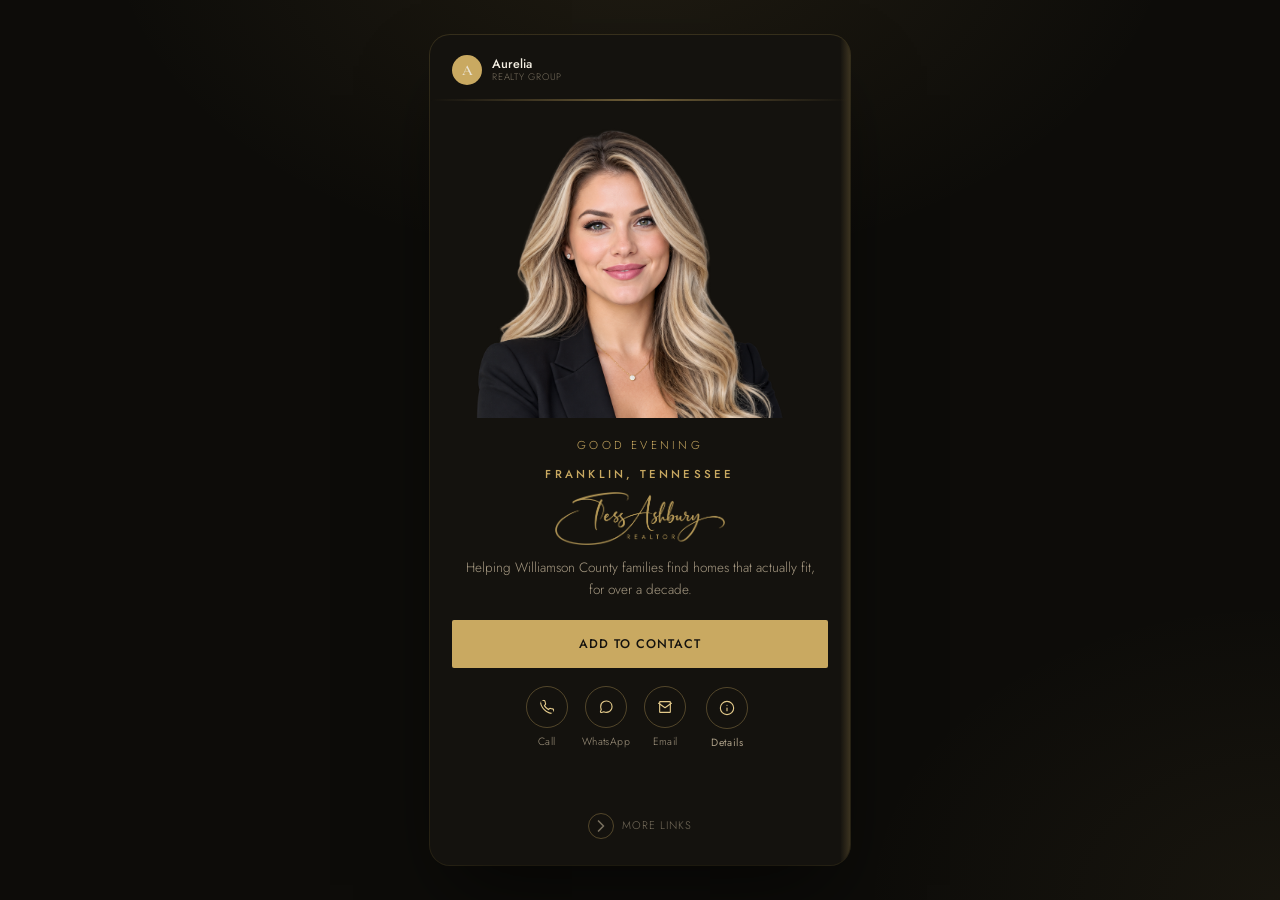
==== card-demo/index.html @ 6e0e1c52 "Add files via upload" ====
<!DOCTYPE html>
<html lang="en">
<head>
<meta charset="UTF-8">
<meta name="viewport" content="width=device-width, initial-scale=1.0">
<title>Tess Ashbury Realtor | Digital Business Card</title>
<meta name="description" content="Tess Ashbury of Aurelia Realty Group — digital business card.">
<link rel="stylesheet" href="style.css">
</head>
<body>

<div class="card-frame">
  <div class="flip-scene">
    <div class="flip-card" id="flipCard">

      <!-- FRONT: Profile -->
      <div class="flip-face flip-front">
        <div class="card-topbar">
          <div class="brokerage-lockup">
            <span class="logo-mark"><span>A</span></span>
            <span class="text">
              <span class="top">Aurelia</span>
              <span class="bottom">Realty Group</span>
            </span>
          </div>
        </div>
        <div class="card-goldbar"></div>

        <div class="card-photo-stage stagger" style="animation-delay:0.05s;">
          <img src="images/realtor_image.png" alt="Tess Ashbury, Realtor">
        </div>

        <div class="card-sig-wrap stagger" style="animation-delay:0.18s;">
          <span class="greeting" id="greetingText">Good Afternoon</span>
          <span class="eyebrow">Franklin, Tennessee</span>
          <div class="card-sig-clip">
            <img src="images/signature_gold.png" alt="Tess Ashbury, Realtor">
          </div>
        </div>

        <div class="card-bio stagger" style="animation-delay:0.28s;">Helping Williamson County families find homes that actually fit, for over a decade.</div>

        <div class="card-cta-wrap stagger" style="animation-delay:0.38s;">
          <a href="#" class="btn btn-gold card-cta-btn" id="addContactBtn">Add to Contact</a>
        </div>

        <div class="card-icon-row stagger" style="animation-delay:0.46s;">
          <a href="tel:+16155550148" aria-label="Call">
            <svg viewBox="0 0 24 24" fill="none" stroke="currentColor" stroke-width="1.7" stroke-linecap="round" stroke-linejoin="round"><path d="M22 16.92v3a2 2 0 0 1-2.18 2 19.79 19.79 0 0 1-8.63-3.07 19.5 19.5 0 0 1-6-6 19.79 19.79 0 0 1-3.07-8.67A2 2 0 0 1 4.11 2h3a2 2 0 0 1 2 1.72c.127.96.362 1.903.7 2.81a2 2 0 0 1-.45 2.11L8.09 9.91a16 16 0 0 0 6 6l1.27-1.27a2 2 0 0 1 2.11-.45c.907.338 1.85.573 2.81.7A2 2 0 0 1 22 16.92z"/></svg>
            Call
          </a>
          <a href="https://wa.me/16155550148" target="_blank" rel="noopener" aria-label="WhatsApp">
            <svg viewBox="0 0 24 24" fill="none" stroke="currentColor" stroke-width="1.7" stroke-linecap="round" stroke-linejoin="round"><path d="M21 11.5a8.38 8.38 0 0 1-.9 3.8 8.5 8.5 0 0 1-7.6 4.7 8.38 8.38 0 0 1-3.8-.9L3 21l1.9-5.7a8.38 8.38 0 0 1-.9-3.8 8.5 8.5 0 0 1 4.7-7.6 8.38 8.38 0 0 1 3.8-.9h.5a8.48 8.48 0 0 1 8 8v.5z"/></svg>
            WhatsApp
          </a>
          <a href="mailto:tess@aureliarealtygroup.com" aria-label="Email">
            <svg viewBox="0 0 24 24" fill="none" stroke="currentColor" stroke-width="1.7" stroke-linecap="round" stroke-linejoin="round"><path d="M4 4h16v16H4z"/><path d="M22 6l-10 7L2 6"/></svg>
            Email
          </a>
          <div class="icon-reveal-wrap">
            <button class="icon-reveal-btn" id="detailsBtn" aria-label="Show contact details" type="button">
              <svg viewBox="0 0 24 24" fill="none" stroke="currentColor" stroke-width="1.7" stroke-linecap="round" stroke-linejoin="round"><circle cx="12" cy="12" r="10"/><path d="M12 16v-4M12 8h.01"/></svg>
              Details
            </button>
            <div class="contact-popover" id="contactPopover">
              <div class="row">
                <div><span class="label">Mobile</span><span class="value">(615) 555-0148</span></div>
                <button class="copy-btn" data-copy="(615) 555-0148">Copy</button>
              </div>
              <div class="row">
                <div><span class="label">Email</span><span class="value">tess@aureliarealtygroup.com</span></div>
                <button class="copy-btn" data-copy="tess@aureliarealtygroup.com">Copy</button>
              </div>
            </div>
          </div>
        </div>

        <div class="card-swipe-hint" id="goNext">
          <span class="arrow">
            <svg viewBox="0 0 24 24" width="20" height="20" fill="none" stroke="currentColor" stroke-width="2" stroke-linecap="round" stroke-linejoin="round"><path d="M9 18l6-6-6-6"/></svg>
          </span>
          <span>More Links</span>
        </div>

        <div class="edge-peek"></div>
      </div>

      <!-- BACK: Links -->
      <div class="flip-face flip-back">
        <div class="card-topbar">
          <div class="brokerage-lockup">
            <span class="logo-mark"><span>A</span></span>
            <span class="text">
              <span class="top">Aurelia</span>
              <span class="bottom">Realty Group</span>
            </span>
          </div>
        </div>
        <div class="card-goldbar"></div>

        <div class="card-links-header">
          <span class="eyebrow">Connect</span>
          <h2>Links &amp; Social</h2>
        </div>

        <div class="card-links-body">
          <div class="card-social-row">
            <a href="#" aria-label="Facebook"><svg viewBox="0 0 24 24" fill="none" stroke="currentColor" stroke-width="1.7" stroke-linecap="round" stroke-linejoin="round"><path d="M18 2h-3a5 5 0 0 0-5 5v3H7v4h3v8h4v-8h3l1-4h-4V7a1 1 0 0 1 1-1h3z"/></svg></a>
            <a href="#" aria-label="Instagram"><svg viewBox="0 0 24 24" fill="none" stroke="currentColor" stroke-width="1.7"><rect x="2" y="2" width="20" height="20" rx="5"/><circle cx="12" cy="12" r="4"/><circle cx="17.5" cy="6.5" r="1" fill="currentColor" stroke="none"/></svg></a>
            <a href="#" aria-label="X"><svg viewBox="0 0 24 24" fill="currentColor" stroke="none"><path d="M18.9 2H22l-7.6 8.7L23.3 22h-7l-5.5-6.9L4.5 22H1.4l8.2-9.3L1 2h7.2l5 6.3L18.9 2zm-1.2 18h1.7L7.4 3.9H5.6L17.7 20z"/></svg></a>
            <a href="#" aria-label="YouTube"><svg viewBox="0 0 24 24" fill="none" stroke="currentColor" stroke-width="1.7" stroke-linecap="round" stroke-linejoin="round"><path d="M22 8.5s-.2-1.6-.8-2.3c-.8-.8-1.7-.8-2.1-.9C16.3 5 12 5 12 5s-4.3 0-7.1.3c-.4 0-1.3.1-2.1.9C2.2 6.9 2 8.5 2 8.5S1.8 10.3 1.8 12.2v1.6C1.8 15.7 2 17.5 2 17.5s.2 1.6.8 2.3c.8.8 1.9.8 2.3.9C6.7 21 12 21 12 21s4.3 0 7.1-.3c.4 0 1.3-.1 2.1-.9.6-.7.8-2.3.8-2.3s.2-1.8.2-3.7v-1.6c0-1.9-.2-3.7-.2-3.7z"/><path d="M10 9.7l5 2.6-5 2.6V9.7z" fill="currentColor" stroke="none"/></svg></a>
          </div>

          <div class="card-link-list">
            <a href="success.html">
              <span class="link-left"><span class="link-badge"></span>Recent Success</span>
              <span class="arrow-ic"><svg viewBox="0 0 24 24" width="18" height="18" fill="none" stroke="currentColor" stroke-width="2" stroke-linecap="round" stroke-linejoin="round"><path d="M9 18l6-6-6-6"/></svg></span>
            </a>
            <a href="about.html">
              About Tess
              <span class="arrow-ic"><svg viewBox="0 0 24 24" width="18" height="18" fill="none" stroke="currentColor" stroke-width="2" stroke-linecap="round" stroke-linejoin="round"><path d="M9 18l6-6-6-6"/></svg></span>
            </a>
            <a href="contact.html">
              Book a Consultation
              <span class="arrow-ic"><svg viewBox="0 0 24 24" width="18" height="18" fill="none" stroke="currentColor" stroke-width="2" stroke-linecap="round" stroke-linejoin="round"><path d="M9 18l6-6-6-6"/></svg></span>
            </a>
          </div>

          <div class="card-quote-fill">
            <p>&ldquo;I don't just list homes — I learn how a family actually lives, then find the address that fits.&rdquo;</p>
            <img src="images/signature_gold.png" alt="Tess Ashbury">
          </div>
        </div>

        <div class="card-back-hint" id="goPrev">
          <span class="arrow">
            <svg viewBox="0 0 24 24" width="20" height="20" fill="none" stroke="currentColor" stroke-width="2" stroke-linecap="round" stroke-linejoin="round"><path d="M15 18l-6-6 6-6"/></svg>
          </span>
          <span>Back to Profile</span>
        </div>
      </div>

    </div>
  </div>
</div>

<script src="script.js"></script>
</body>
</html>
---- card-demo/style.css ----
/* ============================================================
   Mifz Ink — Card-Only Product (always-card, no desktop site)
   Brand tokens shared with Aurelia Realty Group / Tess Ashbury
   ============================================================ */

@import url('https://fonts.googleapis.com/css2?family=Cormorant+Garamond:ital,wght@0,400;0,500;0,600;1,400;1,500&family=Jost:wght@300;400;500;600&display=swap');

:root {
  --bg: #14120e;
  --bg-alt: #1b1812;
  --bg-elevated: #221e16;
  --line: rgba(201, 169, 97, 0.18);
  --line-strong: rgba(201, 169, 97, 0.35);
  --gold: #c9a961;
  --gold-light: #e2c98a;
  --cream: #f4efe3;
  --text: #eae3d3;
  --text-muted: #a89b84;
  --text-dim: #786f5e;
  --success: #6fbf73;

  --display: 'Cormorant Garamond', serif;
  --body: 'Jost', sans-serif;
  --card-w: 420px;
}

* { box-sizing: border-box; }
html, body { height: 100%; }

body {
  margin: 0;
  font-family: var(--body);
  font-weight: 300;
  line-height: 1.6;
  color: var(--text);
  -webkit-font-smoothing: antialiased;
  background:
    radial-gradient(ellipse 900px 600px at 50% -10%, rgba(201,169,97,0.10), transparent 60%),
    radial-gradient(ellipse 700px 500px at 100% 100%, rgba(201,169,97,0.06), transparent 60%),
    #0d0c09;
  min-height: 100vh;
  display: flex;
  align-items: center;
  justify-content: center;
  padding: 28px 16px;
}

img { max-width: 100%; display: block; }
a { color: inherit; text-decoration: none; }
button { font-family: inherit; }
::selection { background: var(--gold); color: var(--bg); }

@media (prefers-reduced-motion: reduce) {
  * { animation-duration: 0.001ms !important; transition-duration: 0.001ms !important; }
}

.eyebrow {
  font-size: 11.5px;
  letter-spacing: 0.28em;
  text-transform: uppercase;
  color: var(--gold);
  font-weight: 500;
  display: inline-block;
}

.btn {
  display: inline-flex;
  align-items: center;
  justify-content: center;
  gap: 8px;
  padding: 14px 26px;
  font-family: var(--body);
  font-size: 12.5px;
  font-weight: 500;
  letter-spacing: 0.08em;
  text-transform: uppercase;
  border-radius: 2px;
  cursor: pointer;
  border: none;
  transition: all 0.25s ease;
}
.btn-gold { background: var(--gold); color: var(--bg); }
.btn-gold:hover { background: var(--gold-light); }
.btn-ghost { background: transparent; color: var(--text); border: 1px solid var(--line-strong); }
.btn-ghost:hover { border-color: var(--gold); color: var(--gold-light); }

/* ============================================================
   Card Frame
   ============================================================ */
.card-frame {
  width: 100%;
  max-width: var(--card-w);
  background: var(--bg);
  position: relative;
  overflow: hidden;
  border-radius: 20px;
  box-shadow: 0 40px 80px -20px rgba(0,0,0,0.6), 0 0 0 1px var(--line);
}
@media (max-width: 480px) {
  body { padding: 0; }
  .card-frame { max-width: 100%; min-height: 100vh; border-radius: 0; box-shadow: none; }
}

.card-topbar {
  display: flex; align-items: center; justify-content: space-between;
  padding: 20px 22px 0;
}
.brokerage-lockup { display: flex; align-items: center; gap: 10px; }
.logo-mark {
  width: 30px; height: 30px; border-radius: 50%;
  background: var(--gold);
  display: flex; align-items: center; justify-content: center;
  font-family: var(--display); font-weight: 600; font-size: 15px;
}
.brokerage-lockup .text { display: flex; flex-direction: column; line-height: 1.15; }
.brokerage-lockup .top { font-size: 12.5px; color: var(--cream); font-weight: 500; }
.brokerage-lockup .bottom { font-size: 9.5px; letter-spacing: 0.08em; text-transform: uppercase; color: var(--text-dim); }
.card-goldbar { height: 2px; background: linear-gradient(90deg, transparent, var(--gold), transparent); margin: 14px 0 0; opacity: 0.5; }
.card-menu-btn {
  width: 34px; height: 34px; border-radius: 50%;
  background: rgba(255,255,255,0.05); border: 1px solid var(--line);
  color: var(--text); display: flex; align-items: center; justify-content: center;
  cursor: pointer;
}

/* ============================================================
   FLIP CARD (index.html)
   ============================================================ */
.flip-scene { height: 830px; perspective: 2000px; }
@media (max-width: 480px) { .flip-scene { height: 100vh; } }
.flip-card {
  position: relative; width: 100%; height: 100%;
  transform-style: preserve-3d;
  transition: transform 0.85s cubic-bezier(0.65, 0, 0.35, 1);
}
.flip-card.flipped { transform: rotateY(180deg); }
.flip-card.nudge { animation: nudge 1.1s ease; }
@keyframes nudge {
  0% { transform: rotateY(0deg); }
  25% { transform: rotateY(9deg); }
  50% { transform: rotateY(-3deg); }
  75% { transform: rotateY(3deg); }
  100% { transform: rotateY(0deg); }
}
.flip-face {
  position: absolute; inset: 0;
  backface-visibility: hidden;
  -webkit-backface-visibility: hidden;
  display: flex; flex-direction: column;
  overflow-y: auto;
}
.flip-back { transform: rotateY(180deg); pointer-events: none; }
.flip-card.flipped .flip-front { pointer-events: none; }
.flip-card.flipped .flip-back { pointer-events: auto; }

.edge-peek {
  position: absolute; top: 0; right: 0; bottom: 0; width: 10px;
  background: linear-gradient(90deg, transparent, rgba(201,169,97,0.22));
  pointer-events: none;
}

.stagger { opacity: 0; transform: translateY(16px); animation: cardIn 0.6s ease forwards; }
@keyframes cardIn { to { opacity: 1; transform: translateY(0); } }

.card-photo-stage { flex-shrink: 0; margin-top: 16px; padding: 0 22px; }
.card-photo-stage img { width: 100%; aspect-ratio: 5/4; object-fit: cover; object-position: top; border-radius: 14px; }

.card-sig-wrap { padding: 18px 22px 0; text-align: center; }
.card-sig-wrap .greeting { display: block; font-size: 11.5px; letter-spacing: 0.28em; text-transform: uppercase; color: var(--gold); margin-bottom: 6px; }
.card-sig-clip { margin-top: 6px; }
.card-sig-clip img { width: 170px; margin: 0 auto; opacity: 0.92; }

.card-bio { text-align: center; font-size: 13.5px; color: var(--text-muted); padding: 12px 30px 0; line-height: 1.6; }

.card-cta-wrap { padding: 20px 22px 0; }
.card-cta-btn { display: block; width: 100%; text-align: center; }

.card-icon-row { display: flex; justify-content: center; gap: 14px; padding: 18px 22px 0; }
.card-icon-row a, .icon-reveal-btn {
  display: flex; flex-direction: column; align-items: center; gap: 6px;
  font-size: 10.5px; letter-spacing: 0.04em; color: var(--text-muted);
}
.icon-reveal-wrap { position: relative; }
.icon-reveal-btn { background: none; border: none; cursor: pointer; font-family: inherit; }
.card-icon-row svg, .icon-reveal-btn svg {
  width: 42px; height: 42px; padding: 12px; box-sizing: border-box;
  border-radius: 50%; border: 1px solid var(--line-strong); color: var(--gold-light);
}

.contact-popover {
  position: absolute; bottom: 100%; left: 50%; transform: translateX(-50%) translateY(-10px);
  background: var(--bg-elevated); border: 1px solid var(--line-strong); border-radius: 8px;
  padding: 14px 16px; width: 220px; z-index: 20;
  display: none; text-align: left;
  box-shadow: 0 12px 30px rgba(0,0,0,0.5);
}
.contact-popover.open { display: block; }
.contact-popover .row { display: flex; align-items: center; justify-content: space-between; gap: 10px; padding: 6px 0; }
.contact-popover .row + .row { border-top: 1px solid var(--line); }
.contact-popover .label { font-size: 9.5px; letter-spacing: 0.08em; text-transform: uppercase; color: var(--text-dim); display: block; }
.contact-popover .value { font-size: 12.5px; color: var(--cream); }
.contact-popover .copy-btn {
  background: none; border: 1px solid var(--line-strong); color: var(--gold-light);
  font-size: 10px; padding: 4px 8px; border-radius: 20px; cursor: pointer; flex-shrink: 0;
}
.contact-popover .copy-btn:hover { border-color: var(--gold); }

.card-swipe-hint, .card-back-hint {
  margin-top: auto;
  display: flex; align-items: center; justify-content: center; gap: 8px;
  padding: 20px 0 26px;
  font-size: 11px; letter-spacing: 0.1em; text-transform: uppercase; color: var(--text-dim);
  cursor: pointer;
}
.card-swipe-hint .arrow, .card-back-hint .arrow {
  width: 26px; height: 26px; border-radius: 50%;
  border: 1px solid var(--line-strong);
  display: flex; align-items: center; justify-content: center;
  animation: hintPulse 2s ease-in-out infinite;
}
@keyframes hintPulse { 0%,100% { transform: translateX(0); } 50% { transform: translateX(4px); } }
.card-back-hint .arrow { animation: hintPulseBack 2s ease-in-out infinite; }
@keyframes hintPulseBack { 0%,100% { transform: translateX(0); } 50% { transform: translateX(-4px); } }

.card-links-header { padding: 26px 22px 0; text-align: center; }
.card-links-header h2 { font-family: var(--display); font-size: 26px; color: var(--cream); font-weight: 500; margin: 6px 0 0; }
.card-links-body { padding: 22px 22px 0; flex: 1; display: flex; flex-direction: column; }
.card-quote-fill {
  flex: 1; display: flex; flex-direction: column; align-items: center; justify-content: center;
  text-align: center; padding: 30px 14px; gap: 16px;
}
.card-quote-fill p {
  font-family: var(--display); font-style: italic; font-size: 18px; color: var(--text-muted);
  line-height: 1.5; max-width: 280px;
}
.card-quote-fill img { width: 130px; opacity: 0.75; }
.card-social-row { display: flex; justify-content: center; gap: 14px; margin-bottom: 24px; }
.card-social-row a {
  width: 38px; height: 38px; border-radius: 50%;
  border: 1px solid var(--line-strong); color: var(--gold-light);
  display: flex; align-items: center; justify-content: center;
}
.card-social-row svg { width: 16px; height: 16px; }
.card-link-list { display: flex; flex-direction: column; gap: 10px; }
.card-link-list a {
  display: flex; align-items: center; justify-content: space-between;
  padding: 16px 18px; background: var(--bg-elevated); border: 1px solid var(--line);
  border-radius: 8px; color: var(--cream); font-size: 14px;
  transition: border-color 0.2s ease;
}
.card-link-list a:hover { border-color: var(--gold); }
.card-link-list .link-left { display: flex; align-items: center; }
.card-link-list .arrow-ic { color: var(--gold); }
.link-badge {
  width: 8px; height: 8px; border-radius: 50%;
  background: var(--success);
  margin-right: 10px;
  display: inline-block;
  animation: softPulse 1.8s ease-in-out infinite;
}
@keyframes softPulse {
  0%, 100% { opacity: 1; box-shadow: 0 0 0 0 rgba(111,191,115,0.5); }
  50% { opacity: 0.65; box-shadow: 0 0 0 5px rgba(111,191,115,0); }
}

/* ============================================================
   Simple sub-pages (About / Contact)
   ============================================================ */
.subpage { display: flex; flex-direction: column; min-height: 700px; }
@media (max-width: 480px) { .subpage { min-height: 100vh; } }
.subpage-body { padding: 22px 24px 100px; flex: 1; }
.subpage-photo { padding: 18px 22px 0; }
.subpage-photo img { width: 100%; aspect-ratio: 4/3; object-fit: cover; border-radius: 12px; }
.subpage-body h1 {
  font-family: var(--display); font-size: 26px; color: var(--cream); font-weight: 500;
  margin: 14px 0 4px; line-height: 1.15;
}
.subpage-body p { font-size: 13.5px; color: var(--text-muted); line-height: 1.75; margin-bottom: 14px; }
.subpage-credentials { display: flex; gap: 18px; margin: 20px 0; padding: 18px 0; border-top: 1px solid var(--line); border-bottom: 1px solid var(--line); }
.subpage-credentials div { flex: 1; text-align: center; }
.subpage-credentials .num { font-family: var(--display); font-size: 22px; color: var(--gold-light); }
.subpage-credentials .label { font-size: 9.5px; letter-spacing: 0.06em; text-transform: uppercase; color: var(--text-dim); margin-top: 4px; }

.contact-list { display: flex; flex-direction: column; gap: 12px; margin-top: 20px; }
.contact-list a {
  display: flex; align-items: center; gap: 12px;
  padding: 14px 16px; background: var(--bg-elevated); border: 1px solid var(--line);
  border-radius: 8px; color: var(--cream); font-size: 13.5px;
}
.contact-list svg { color: var(--gold); flex-shrink: 0; width: 18px; height: 18px; }
.contact-list .sub { display: block; font-size: 10.5px; color: var(--text-dim); margin-top: 2px; }

.back-bar {
  position: absolute; left: 0; right: 0; bottom: 0;
  padding: 14px 22px;
  background: rgba(20,18,14,0.96);
  border-top: 1px solid var(--line-strong);
  backdrop-filter: blur(8px);
}
.back-bar a {
  display: flex; align-items: center; justify-content: center; gap: 8px;
  font-size: 12px; letter-spacing: 0.08em; text-transform: uppercase; color: var(--text);
}

/* ============================================================
   Recent Success page
   ============================================================ */
.success-header { padding: 26px 22px 4px; text-align: center; }
.success-header h2 { font-family: var(--display); font-size: 26px; color: var(--cream); font-weight: 500; margin: 6px 0 0; }
.success-list { padding: 18px 22px 110px; display: flex; flex-direction: column; gap: 18px; }
.success-item { position: relative; border-radius: 12px; overflow: hidden; opacity: 0; transform: translateY(16px); transition: opacity 0.6s ease, transform 0.6s ease; }
.success-item.in-view { opacity: 1; transform: translateY(0); }
.success-item img { width: 100%; aspect-ratio: 4/3; object-fit: cover; }
.success-stat {
  position: absolute; left: 12px; bottom: 12px;
  background: rgba(14,12,10,0.75); backdrop-filter: blur(4px);
  padding: 6px 12px; border-radius: 20px;
  font-size: 11px; color: var(--cream); letter-spacing: 0.02em;
  display: flex; align-items: center; gap: 6px;
}
.success-stat .sold-dot { width: 6px; height: 6px; border-radius: 50%; background: var(--gold); }

.split-bar {
  position: absolute; left: 0; right: 0; bottom: 0;
  display: flex;
  background: rgba(20,18,14,0.97);
  border-top: 1px solid var(--line-strong);
  backdrop-filter: blur(8px);
}
.split-bar a {
  flex: 1; display: flex; align-items: center; justify-content: center; gap: 7px;
  padding: 16px 8px;
  font-size: 11.5px; letter-spacing: 0.05em; text-transform: uppercase;
}
.split-bar .back-link { color: var(--text); border-right: 1px solid var(--line); }
.split-bar .active-link { color: var(--cream); }
.split-bar .live-dot { width: 7px; height: 7px; border-radius: 50%; background: var(--success); animation: softPulse 1.8s ease-in-out infinite; }
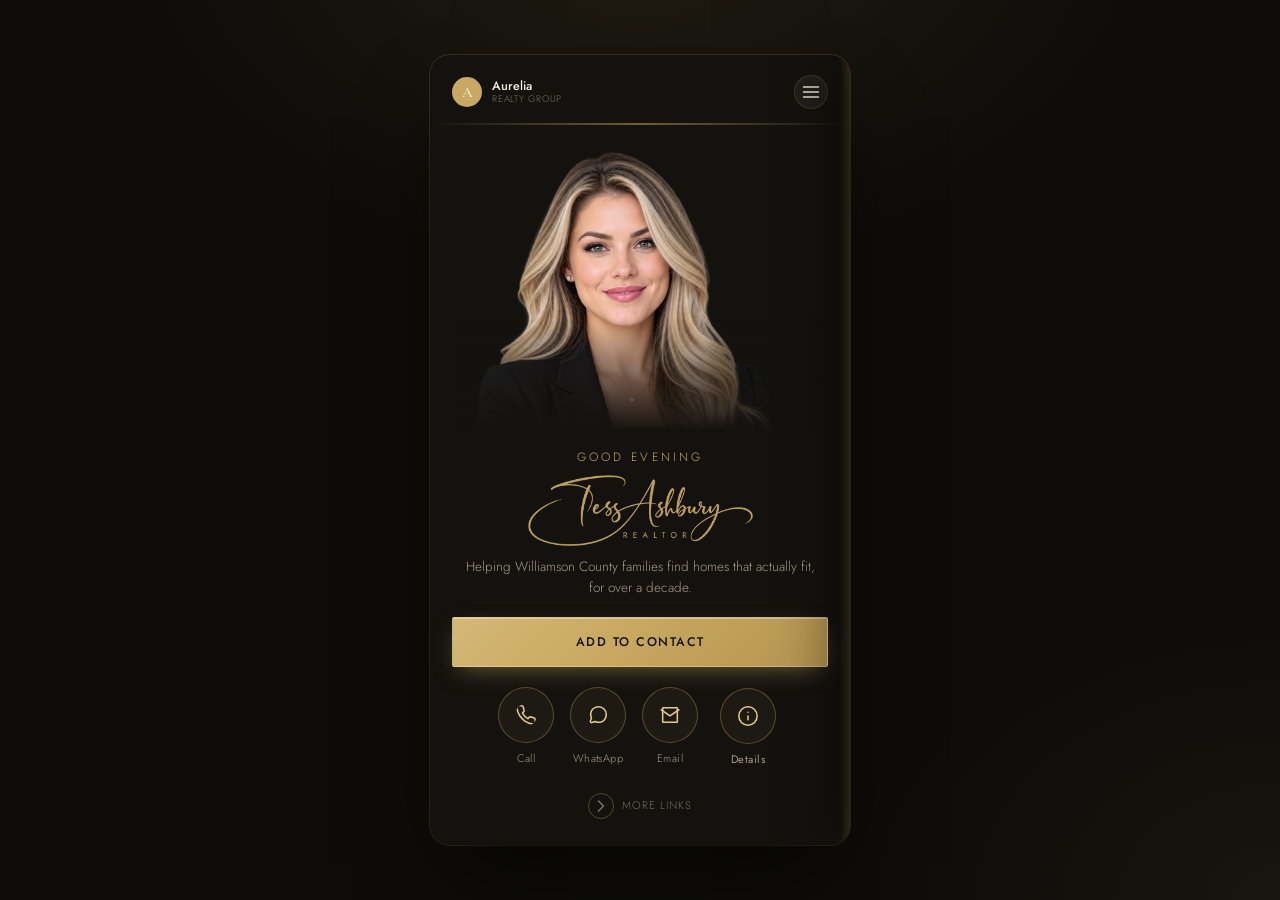
==== commit b8ad4397: "Add files via upload" ====
--- a/card-demo/index.html
+++ b/card-demo/index.html
@@ -23,28 +23,31 @@
               <span class="bottom">Realty Group</span>
             </span>
           </div>
+          <button class="card-menu-btn" id="menuOpenBtn" aria-label="Menu">
+            <svg viewBox="0 0 24 24" fill="none" stroke="currentColor" stroke-width="1.8" stroke-linecap="round"><path d="M3 6h18M3 12h18M3 18h18"/></svg>
+          </button>
         </div>
         <div class="card-goldbar"></div>
 
         <div class="card-photo-stage stagger" style="animation-delay:0.05s;">
           <img src="images/realtor_image.png" alt="Tess Ashbury, Realtor">
+          <div class="card-photo-fade"></div>
         </div>
 
-        <div class="card-sig-wrap stagger" style="animation-delay:0.18s;">
+        <div class="card-sig-wrap stagger" style="animation-delay:0.22s;">
           <span class="greeting" id="greetingText">Good Afternoon</span>
-          <span class="eyebrow">Franklin, Tennessee</span>
           <div class="card-sig-clip">
             <img src="images/signature_gold.png" alt="Tess Ashbury, Realtor">
           </div>
         </div>
 
-        <div class="card-bio stagger" style="animation-delay:0.28s;">Helping Williamson County families find homes that actually fit, for over a decade.</div>
+        <div class="card-bio stagger" style="animation-delay:0.36s;">Helping Williamson County families find homes that actually fit, for over a decade.</div>
 
-        <div class="card-cta-wrap stagger" style="animation-delay:0.38s;">
+        <div class="card-cta-wrap stagger" style="animation-delay:0.5s;">
           <a href="#" class="btn btn-gold card-cta-btn" id="addContactBtn">Add to Contact</a>
         </div>
 
-        <div class="card-icon-row stagger" style="animation-delay:0.46s;">
+        <div class="card-icon-row stagger" style="animation-delay:0.64s;">
           <a href="tel:+16155550148" aria-label="Call">
             <svg viewBox="0 0 24 24" fill="none" stroke="currentColor" stroke-width="1.7" stroke-linecap="round" stroke-linejoin="round"><path d="M22 16.92v3a2 2 0 0 1-2.18 2 19.79 19.79 0 0 1-8.63-3.07 19.5 19.5 0 0 1-6-6 19.79 19.79 0 0 1-3.07-8.67A2 2 0 0 1 4.11 2h3a2 2 0 0 1 2 1.72c.127.96.362 1.903.7 2.81a2 2 0 0 1-.45 2.11L8.09 9.91a16 16 0 0 0 6 6l1.27-1.27a2 2 0 0 1 2.11-.45c.907.338 1.85.573 2.81.7A2 2 0 0 1 22 16.92z"/></svg>
             Call
@@ -95,6 +98,9 @@
               <span class="bottom">Realty Group</span>
             </span>
           </div>
+          <button class="card-menu-btn" id="menuOpenBtn2" aria-label="Menu">
+            <svg viewBox="0 0 24 24" fill="none" stroke="currentColor" stroke-width="1.8" stroke-linecap="round"><path d="M3 6h18M3 12h18M3 18h18"/></svg>
+          </button>
         </div>
         <div class="card-goldbar"></div>
 
@@ -112,24 +118,24 @@
           </div>
 
           <div class="card-link-list">
-            <a href="success.html">
-              <span class="link-left"><span class="link-badge"></span>Recent Success</span>
+            <a href="https://mifzink.com/demo-cardsite/listings.html" target="_blank" rel="noopener">
+              <span class="link-left"><span class="link-badge"></span>View Active Listings</span>
               <span class="arrow-ic"><svg viewBox="0 0 24 24" width="18" height="18" fill="none" stroke="currentColor" stroke-width="2" stroke-linecap="round" stroke-linejoin="round"><path d="M9 18l6-6-6-6"/></svg></span>
             </a>
-            <a href="about.html">
-              About Tess
+            <a href="#">
+              Client Reviews
               <span class="arrow-ic"><svg viewBox="0 0 24 24" width="18" height="18" fill="none" stroke="currentColor" stroke-width="2" stroke-linecap="round" stroke-linejoin="round"><path d="M9 18l6-6-6-6"/></svg></span>
             </a>
-            <a href="contact.html">
-              Book a Consultation
+            <a href="#">
+              Latest Instagram Reel
+              <span class="arrow-ic"><svg viewBox="0 0 24 24" width="18" height="18" fill="none" stroke="currentColor" stroke-width="2" stroke-linecap="round" stroke-linejoin="round"><path d="M9 18l6-6-6-6"/></svg></span>
+            </a>
+            <a href="#">
+              Book a Showing
               <span class="arrow-ic"><svg viewBox="0 0 24 24" width="18" height="18" fill="none" stroke="currentColor" stroke-width="2" stroke-linecap="round" stroke-linejoin="round"><path d="M9 18l6-6-6-6"/></svg></span>
             </a>
           </div>
-
-          <div class="card-quote-fill">
-            <p>&ldquo;I don't just list homes — I learn how a family actually lives, then find the address that fits.&rdquo;</p>
-            <img src="images/signature_gold.png" alt="Tess Ashbury">
-          </div>
+          <p class="links-note">Add any links a listing needs — reviews, video walkthroughs, showings, and more.</p>
         </div>
 
         <div class="card-back-hint" id="goPrev">
@@ -142,6 +148,22 @@
 
     </div>
   </div>
+
+  <div class="menu-backdrop" id="menuBackdrop"></div>
+  <div class="menu-drawer" id="menuDrawer">
+    <div class="menu-drawer-top">
+      <span>Menu</span>
+      <button class="menu-close-btn" id="menuCloseBtn" aria-label="Close menu">
+        <svg viewBox="0 0 24 24" width="15" height="15" fill="none" stroke="currentColor" stroke-width="2" stroke-linecap="round"><path d="M6 6l12 12M18 6L6 18"/></svg>
+      </button>
+    </div>
+    <div class="menu-drawer-links">
+      <a href="success.html">Recent Success</a>
+      <a href="about.html">About Tess</a>
+      <a href="contact.html">Book a Consultation</a>
+    </div>
+    <div class="menu-drawer-foot">Aurelia Realty Group &middot; Franklin, TN</div>
+  </div>
 </div>
 
 <script src="script.js"></script>
--- a/card-demo/style.css
+++ b/card-demo/style.css
@@ -120,13 +120,51 @@
   width: 34px; height: 34px; border-radius: 50%;
   background: rgba(255,255,255,0.05); border: 1px solid var(--line);
   color: var(--text); display: flex; align-items: center; justify-content: center;
-  cursor: pointer;
-}
+  cursor: pointer; position: relative; z-index: 5;
+}
+
+/* ============================================================
+   Hamburger menu drawer — slides in from the right, within the
+   card frame only (never covers the full viewport)
+   ============================================================ */
+.menu-backdrop {
+  position: absolute; inset: 0; z-index: 40;
+  background: rgba(10,9,7,0.55);
+  opacity: 0; pointer-events: none;
+  transition: opacity 0.35s ease;
+}
+.menu-backdrop.open { opacity: 1; pointer-events: auto; }
+.menu-drawer {
+  position: absolute; top: 0; right: 0; bottom: 0; z-index: 41;
+  width: 74%; max-width: 300px;
+  background: var(--bg-elevated);
+  border-left: 1px solid var(--line-strong);
+  transform: translateX(100%);
+  transition: transform 0.4s cubic-bezier(0.22, 1, 0.36, 1);
+  display: flex; flex-direction: column;
+  box-shadow: -20px 0 50px rgba(0,0,0,0.4);
+}
+.menu-drawer.open { transform: translateX(0); }
+.menu-drawer-top { display: flex; align-items: center; justify-content: space-between; padding: 20px; border-bottom: 1px solid var(--line); }
+.menu-drawer-top span { font-size: 11px; letter-spacing: 0.16em; text-transform: uppercase; color: var(--gold); }
+.menu-close-btn {
+  width: 30px; height: 30px; border-radius: 50%;
+  background: none; border: 1px solid var(--line-strong); color: var(--text);
+  display: flex; align-items: center; justify-content: center; cursor: pointer;
+}
+.menu-drawer-links { display: flex; flex-direction: column; padding: 10px 0; }
+.menu-drawer-links a {
+  padding: 16px 22px; font-size: 14.5px; color: var(--cream);
+  border-bottom: 1px solid var(--line);
+  display: flex; align-items: center; justify-content: space-between;
+}
+.menu-drawer-links a:hover { color: var(--gold-light); }
+.menu-drawer-foot { margin-top: auto; padding: 18px 22px; font-size: 10.5px; color: var(--text-dim); }
 
 /* ============================================================
    FLIP CARD (index.html)
    ============================================================ */
-.flip-scene { height: 830px; perspective: 2000px; }
+.flip-scene { height: 790px; perspective: 2000px; }
 @media (max-width: 480px) { .flip-scene { height: 100vh; } }
 .flip-card {
   position: relative; width: 100%; height: 100%;
@@ -134,12 +172,16 @@
   transition: transform 0.85s cubic-bezier(0.65, 0, 0.35, 1);
 }
 .flip-card.flipped { transform: rotateY(180deg); }
-.flip-card.nudge { animation: nudge 1.1s ease; }
+.flip-card.nudge { animation: nudge 2.6s ease; }
 @keyframes nudge {
   0% { transform: rotateY(0deg); }
-  25% { transform: rotateY(9deg); }
-  50% { transform: rotateY(-3deg); }
-  75% { transform: rotateY(3deg); }
+  10% { transform: rotateY(15deg); }
+  20% { transform: rotateY(-5deg); }
+  28% { transform: rotateY(0deg); }
+  55% { transform: rotateY(0deg); }
+  65% { transform: rotateY(15deg); }
+  75% { transform: rotateY(-5deg); }
+  83% { transform: rotateY(0deg); }
   100% { transform: rotateY(0deg); }
 }
 .flip-face {
@@ -147,7 +189,7 @@
   backface-visibility: hidden;
   -webkit-backface-visibility: hidden;
   display: flex; flex-direction: column;
-  overflow-y: auto;
+  overflow: hidden;
 }
 .flip-back { transform: rotateY(180deg); pointer-events: none; }
 .flip-card.flipped .flip-front { pointer-events: none; }
@@ -159,36 +201,58 @@
   pointer-events: none;
 }
 
-.stagger { opacity: 0; transform: translateY(16px); animation: cardIn 0.6s ease forwards; }
+.stagger { opacity: 0; transform: translateY(20px); animation: cardIn 1s cubic-bezier(0.22, 1, 0.36, 1) forwards; }
 @keyframes cardIn { to { opacity: 1; transform: translateY(0); } }
 
-.card-photo-stage { flex-shrink: 0; margin-top: 16px; padding: 0 22px; }
-.card-photo-stage img { width: 100%; aspect-ratio: 5/4; object-fit: cover; object-position: top; border-radius: 14px; }
-
-.card-sig-wrap { padding: 18px 22px 0; text-align: center; }
-.card-sig-wrap .greeting { display: block; font-size: 11.5px; letter-spacing: 0.28em; text-transform: uppercase; color: var(--gold); margin-bottom: 6px; }
-.card-sig-clip { margin-top: 6px; }
-.card-sig-clip img { width: 170px; margin: 0 auto; opacity: 0.92; }
-
-.card-bio { text-align: center; font-size: 13.5px; color: var(--text-muted); padding: 12px 30px 0; line-height: 1.6; }
-
-.card-cta-wrap { padding: 20px 22px 0; }
-.card-cta-btn { display: block; width: 100%; text-align: center; }
-
-.card-icon-row { display: flex; justify-content: center; gap: 14px; padding: 18px 22px 0; }
+.card-photo-stage { flex-shrink: 0; margin-top: 14px; padding: 0 22px; position: relative; }
+.card-photo-stage img { width: 100%; aspect-ratio: 5/4; object-fit: cover; object-position: top; border-radius: 14px; display: block; }
+.card-photo-fade {
+  position: absolute; left: 22px; right: 22px; bottom: 0; height: 40%;
+  background: linear-gradient(180deg, transparent, var(--bg) 92%);
+  border-radius: 0 0 14px 14px;
+  pointer-events: none;
+}
+
+.card-sig-wrap { padding: 8px 22px 0; text-align: center; }
+.card-sig-wrap .greeting { display: block; font-size: 12px; letter-spacing: 0.26em; text-transform: uppercase; color: var(--gold); margin-bottom: 8px; }
+.card-sig-clip { margin-top: 2px; }
+.card-sig-clip img { width: 225px; margin: 0 auto; opacity: 0.95; }
+
+.card-bio { text-align: center; font-size: 13.5px; color: var(--text-muted); padding: 10px 30px 0; line-height: 1.6; }
+
+.card-cta-wrap { padding: 18px 22px 0; }
+.card-cta-btn {
+  display: block; width: 100%; text-align: center;
+  position: relative; overflow: hidden;
+  background: linear-gradient(135deg, #d4b876, var(--gold) 45%, #b3934f);
+  border: 1px solid rgba(255,255,255,0.25);
+  box-shadow: 0 8px 24px -8px rgba(201,169,97,0.55), inset 0 1px 0 rgba(255,255,255,0.35);
+  letter-spacing: 0.12em;
+}
+.card-cta-btn::after {
+  content: ''; position: absolute; top: 0; bottom: 0; left: -60%; width: 40%;
+  background: linear-gradient(115deg, transparent, rgba(255,255,255,0.45), transparent);
+  animation: shine 3.2s ease-in-out infinite;
+}
+@keyframes shine { 0% { left: -60%; } 35% { left: 130%; } 100% { left: 130%; } }
+
+.card-icon-row { display: flex; justify-content: center; gap: 16px; padding: 20px 18px 0; }
 .card-icon-row a, .icon-reveal-btn {
-  display: flex; flex-direction: column; align-items: center; gap: 6px;
-  font-size: 10.5px; letter-spacing: 0.04em; color: var(--text-muted);
+  display: flex; flex-direction: column; align-items: center; gap: 7px;
+  font-size: 11px; letter-spacing: 0.04em; color: var(--text-muted);
 }
 .icon-reveal-wrap { position: relative; }
 .icon-reveal-btn { background: none; border: none; cursor: pointer; font-family: inherit; }
 .card-icon-row svg, .icon-reveal-btn svg {
-  width: 42px; height: 42px; padding: 12px; box-sizing: border-box;
+  width: 56px; height: 56px; padding: 16px; box-sizing: border-box;
   border-radius: 50%; border: 1px solid var(--line-strong); color: var(--gold-light);
-}
+  background: rgba(201,169,97,0.05);
+  transition: border-color 0.2s ease, background 0.2s ease, transform 0.2s ease;
+}
+.card-icon-row a:hover svg, .icon-reveal-btn:hover svg { border-color: var(--gold); background: rgba(201,169,97,0.12); transform: translateY(-2px); }
 
 .contact-popover {
-  position: absolute; bottom: 100%; left: 50%; transform: translateX(-50%) translateY(-10px);
+  position: absolute; bottom: 100%; right: -8px; transform: translateY(-10px);
   background: var(--bg-elevated); border: 1px solid var(--line-strong); border-radius: 8px;
   padding: 14px 16px; width: 220px; z-index: 20;
   display: none; text-align: left;
@@ -225,15 +289,7 @@
 .card-links-header { padding: 26px 22px 0; text-align: center; }
 .card-links-header h2 { font-family: var(--display); font-size: 26px; color: var(--cream); font-weight: 500; margin: 6px 0 0; }
 .card-links-body { padding: 22px 22px 0; flex: 1; display: flex; flex-direction: column; }
-.card-quote-fill {
-  flex: 1; display: flex; flex-direction: column; align-items: center; justify-content: center;
-  text-align: center; padding: 30px 14px; gap: 16px;
-}
-.card-quote-fill p {
-  font-family: var(--display); font-style: italic; font-size: 18px; color: var(--text-muted);
-  line-height: 1.5; max-width: 280px;
-}
-.card-quote-fill img { width: 130px; opacity: 0.75; }
+.links-note { font-size: 11.5px; color: var(--text-dim); text-align: center; padding: 16px 20px 0; line-height: 1.6; }
 .card-social-row { display: flex; justify-content: center; gap: 14px; margin-bottom: 24px; }
 .card-social-row a {
   width: 38px; height: 38px; border-radius: 50%;
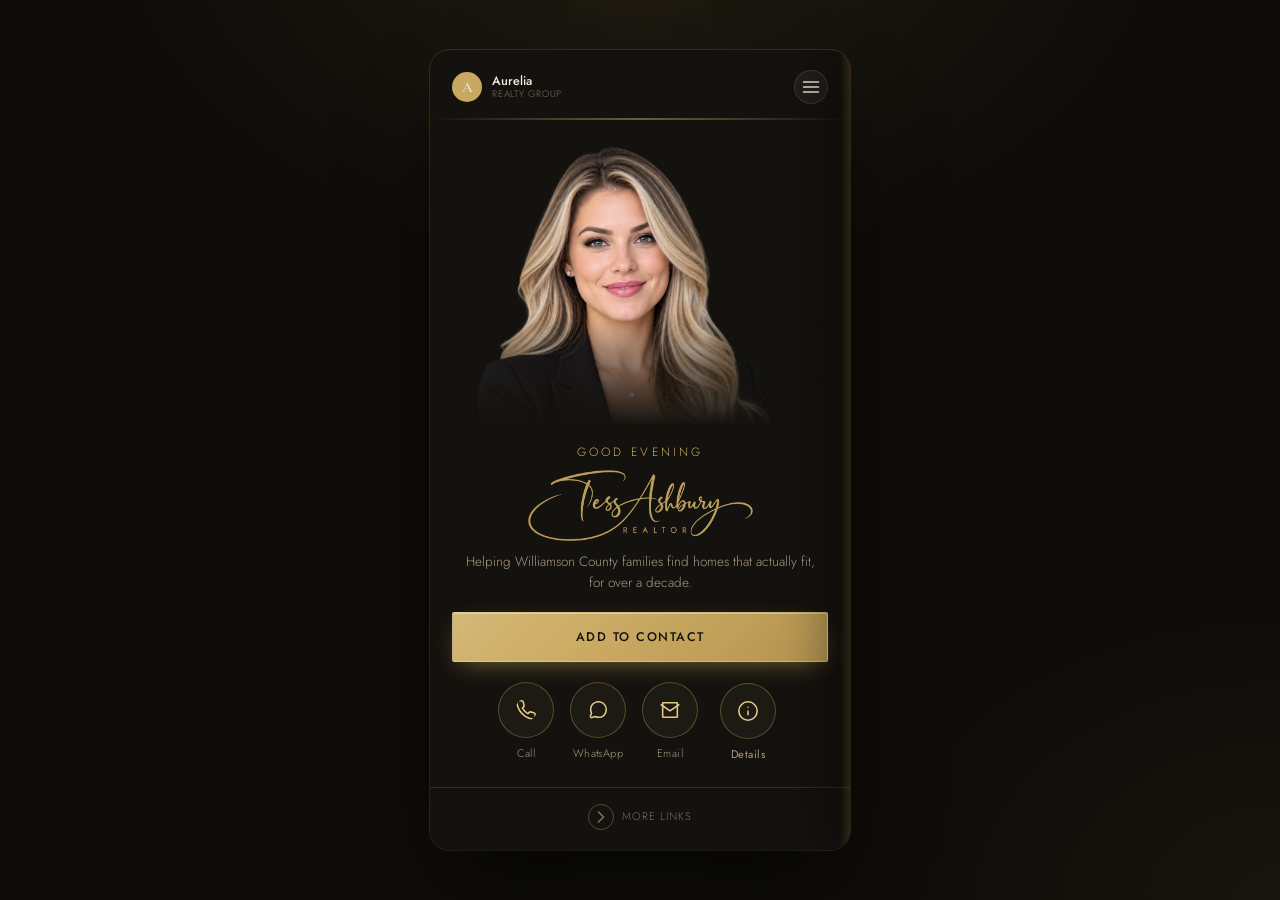
==== commit 946604cb: "Add files via upload" ====
--- a/card-demo/index.html
+++ b/card-demo/index.html
@@ -15,6 +15,7 @@
 
       <!-- FRONT: Profile -->
       <div class="flip-face flip-front">
+        <div class="face-scroll">
         <div class="card-topbar">
           <div class="brokerage-lockup">
             <span class="logo-mark"><span>A</span></span>
@@ -74,8 +75,15 @@
                 <div><span class="label">Email</span><span class="value">tess@aureliarealtygroup.com</span></div>
                 <button class="copy-btn" data-copy="tess@aureliarealtygroup.com">Copy</button>
               </div>
+              <div class="row">
+                <div><span class="label">Office</span><span class="value">118 Main St, Franklin, TN</span></div>
+                <button class="copy-btn" data-copy="118 Main Street, Franklin, TN 37064">Copy</button>
+              </div>
             </div>
           </div>
+        </div>
+
+        <div class="edge-peek"></div>
         </div>
 
         <div class="card-swipe-hint" id="goNext">
@@ -84,12 +92,11 @@
           </span>
           <span>More Links</span>
         </div>
-
-        <div class="edge-peek"></div>
       </div>
 
       <!-- BACK: Links -->
       <div class="flip-face flip-back">
+        <div class="face-scroll">
         <div class="card-topbar">
           <div class="brokerage-lockup">
             <span class="logo-mark"><span>A</span></span>
@@ -137,6 +144,7 @@
           </div>
           <p class="links-note">Add any links a listing needs — reviews, video walkthroughs, showings, and more.</p>
         </div>
+        </div>
 
         <div class="card-back-hint" id="goPrev">
           <span class="arrow">
--- a/card-demo/style.css
+++ b/card-demo/style.css
@@ -26,6 +26,7 @@
 
 * { box-sizing: border-box; }
 html, body { height: 100%; }
+html { overflow-y: auto; }
 
 body {
   margin: 0;
@@ -41,6 +42,7 @@
   min-height: 100vh;
   display: flex;
   align-items: center;
+  align-items: safe center;
   justify-content: center;
   padding: 28px 16px;
 }
@@ -90,6 +92,7 @@
 .card-frame {
   width: 100%;
   max-width: var(--card-w);
+  height: 800px;
   background: var(--bg);
   position: relative;
   overflow: hidden;
@@ -98,7 +101,7 @@
 }
 @media (max-width: 480px) {
   body { padding: 0; }
-  .card-frame { max-width: 100%; min-height: 100vh; border-radius: 0; box-shadow: none; }
+  .card-frame { max-width: 100%; height: 100vh; border-radius: 0; box-shadow: none; }
 }
 
 .card-topbar {
@@ -164,8 +167,7 @@
 /* ============================================================
    FLIP CARD (index.html)
    ============================================================ */
-.flip-scene { height: 790px; perspective: 2000px; }
-@media (max-width: 480px) { .flip-scene { height: 100vh; } }
+.flip-scene { height: 100%; perspective: 2000px; position: relative; }
 .flip-card {
   position: relative; width: 100%; height: 100%;
   transform-style: preserve-3d;
@@ -185,15 +187,19 @@
   100% { transform: rotateY(0deg); }
 }
 .flip-face {
-  position: absolute; inset: 0;
+  position: absolute;
+  top: 0; right: 0; bottom: 0; left: 0;
   backface-visibility: hidden;
   -webkit-backface-visibility: hidden;
+  -moz-backface-visibility: hidden;
   display: flex; flex-direction: column;
   overflow: hidden;
 }
 .flip-back { transform: rotateY(180deg); pointer-events: none; }
 .flip-card.flipped .flip-front { pointer-events: none; }
 .flip-card.flipped .flip-back { pointer-events: auto; }
+
+.face-scroll { flex: 1 1 auto; min-height: 0; overflow-y: auto; display: flex; flex-direction: column; }
 
 .edge-peek {
   position: absolute; top: 0; right: 0; bottom: 0; width: 10px;
@@ -270,11 +276,13 @@
 .contact-popover .copy-btn:hover { border-color: var(--gold); }
 
 .card-swipe-hint, .card-back-hint {
-  margin-top: auto;
+  flex-shrink: 0;
   display: flex; align-items: center; justify-content: center; gap: 8px;
-  padding: 20px 0 26px;
+  padding: 16px 0 20px;
   font-size: 11px; letter-spacing: 0.1em; text-transform: uppercase; color: var(--text-dim);
   cursor: pointer;
+  border-top: 1px solid var(--line);
+  background: var(--bg);
 }
 .card-swipe-hint .arrow, .card-back-hint .arrow {
   width: 26px; height: 26px; border-radius: 50%;
@@ -322,11 +330,12 @@
 /* ============================================================
    Simple sub-pages (About / Contact)
    ============================================================ */
-.subpage { display: flex; flex-direction: column; min-height: 700px; }
-@media (max-width: 480px) { .subpage { min-height: 100vh; } }
-.subpage-body { padding: 22px 24px 100px; flex: 1; }
-.subpage-photo { padding: 18px 22px 0; }
-.subpage-photo img { width: 100%; aspect-ratio: 4/3; object-fit: cover; border-radius: 12px; }
+.subpage { display: flex; flex-direction: column; height: 100%; }
+.subpage-scroll { flex: 1 1 auto; min-height: 0; overflow-y: auto; display: flex; flex-direction: column; }
+.subpage-body { padding: 22px 24px 30px; flex: 1; }
+.subpage-photo { padding: 18px 22px 0; position: relative; flex-shrink: 0; }
+.subpage-photo img { width: 100%; aspect-ratio: 4/3; object-fit: cover; border-radius: 12px; display: block; }
+.subpage-photo .card-photo-fade { left: 22px; right: 22px; border-radius: 0 0 12px 12px; }
 .subpage-body h1 {
   font-family: var(--display); font-size: 26px; color: var(--cream); font-weight: 500;
   margin: 14px 0 4px; line-height: 1.15;
@@ -347,11 +356,10 @@
 .contact-list .sub { display: block; font-size: 10.5px; color: var(--text-dim); margin-top: 2px; }
 
 .back-bar {
-  position: absolute; left: 0; right: 0; bottom: 0;
+  flex-shrink: 0;
   padding: 14px 22px;
   background: rgba(20,18,14,0.96);
   border-top: 1px solid var(--line-strong);
-  backdrop-filter: blur(8px);
 }
 .back-bar a {
   display: flex; align-items: center; justify-content: center; gap: 8px;
@@ -377,11 +385,10 @@
 .success-stat .sold-dot { width: 6px; height: 6px; border-radius: 50%; background: var(--gold); }
 
 .split-bar {
-  position: absolute; left: 0; right: 0; bottom: 0;
+  flex-shrink: 0;
   display: flex;
   background: rgba(20,18,14,0.97);
   border-top: 1px solid var(--line-strong);
-  backdrop-filter: blur(8px);
 }
 .split-bar a {
   flex: 1; display: flex; align-items: center; justify-content: center; gap: 7px;
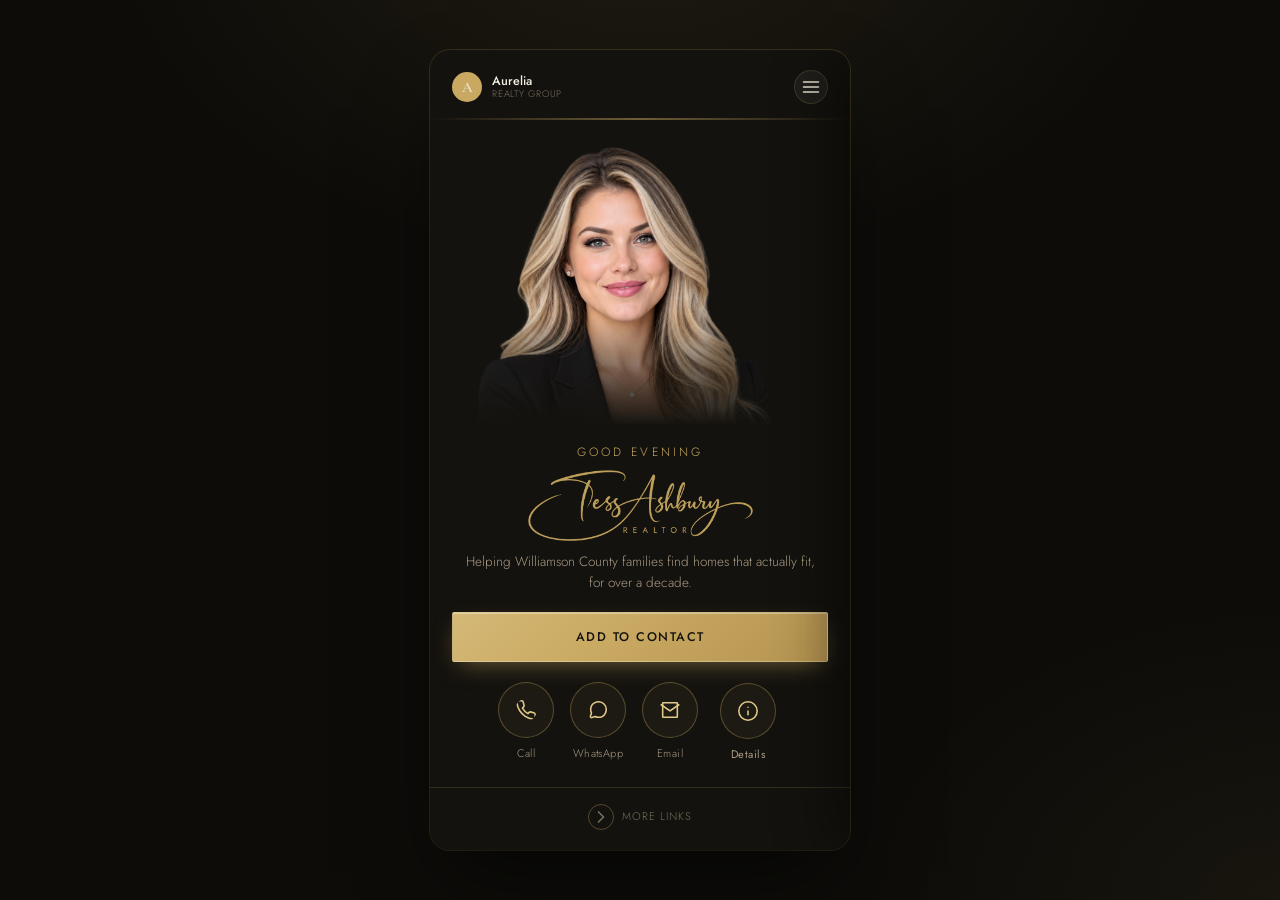
==== commit 85d90edc: "Add files via upload" ====
--- a/card-demo/index.html
+++ b/card-demo/index.html
@@ -10,12 +10,11 @@
 <body>
 
 <div class="card-frame">
-  <div class="flip-scene">
-    <div class="flip-card" id="flipCard">
+  <div class="card-track" id="cardTrack">
 
-      <!-- FRONT: Profile -->
-      <div class="flip-face flip-front">
-        <div class="face-scroll">
+    <!-- Page 1: Profile -->
+    <div class="card-page">
+      <div class="face-scroll">
         <div class="card-topbar">
           <div class="brokerage-lockup">
             <span class="logo-mark"><span>A</span></span>
@@ -82,21 +81,19 @@
             </div>
           </div>
         </div>
-
-        <div class="edge-peek"></div>
-        </div>
-
-        <div class="card-swipe-hint" id="goNext">
-          <span class="arrow">
-            <svg viewBox="0 0 24 24" width="20" height="20" fill="none" stroke="currentColor" stroke-width="2" stroke-linecap="round" stroke-linejoin="round"><path d="M9 18l6-6-6-6"/></svg>
-          </span>
-          <span>More Links</span>
-        </div>
       </div>
 
-      <!-- BACK: Links -->
-      <div class="flip-face flip-back">
-        <div class="face-scroll">
+      <div class="card-swipe-hint" id="goNext">
+        <span class="arrow">
+          <svg viewBox="0 0 24 24" width="20" height="20" fill="none" stroke="currentColor" stroke-width="2" stroke-linecap="round" stroke-linejoin="round"><path d="M9 18l6-6-6-6"/></svg>
+        </span>
+        <span>More Links</span>
+      </div>
+    </div>
+
+    <!-- Page 2: Links -->
+    <div class="card-page">
+      <div class="face-scroll">
         <div class="card-topbar">
           <div class="brokerage-lockup">
             <span class="logo-mark"><span>A</span></span>
@@ -144,17 +141,16 @@
           </div>
           <p class="links-note">Add any links a listing needs — reviews, video walkthroughs, showings, and more.</p>
         </div>
-        </div>
-
-        <div class="card-back-hint" id="goPrev">
-          <span class="arrow">
-            <svg viewBox="0 0 24 24" width="20" height="20" fill="none" stroke="currentColor" stroke-width="2" stroke-linecap="round" stroke-linejoin="round"><path d="M15 18l-6-6 6-6"/></svg>
-          </span>
-          <span>Back to Profile</span>
-        </div>
       </div>
 
+      <div class="card-back-hint" id="goPrev">
+        <span class="arrow">
+          <svg viewBox="0 0 24 24" width="20" height="20" fill="none" stroke="currentColor" stroke-width="2" stroke-linecap="round" stroke-linejoin="round"><path d="M15 18l-6-6 6-6"/></svg>
+        </span>
+        <span>Back to Profile</span>
+      </div>
     </div>
+
   </div>
 
   <div class="menu-backdrop" id="menuBackdrop"></div>
--- a/card-demo/style.css
+++ b/card-demo/style.css
@@ -25,8 +25,7 @@
 }
 
 * { box-sizing: border-box; }
-html, body { height: 100%; }
-html { overflow-y: auto; }
+html, body { height: 100%; overflow: hidden; }
 
 body {
   margin: 0;
@@ -39,12 +38,6 @@
     radial-gradient(ellipse 900px 600px at 50% -10%, rgba(201,169,97,0.10), transparent 60%),
     radial-gradient(ellipse 700px 500px at 100% 100%, rgba(201,169,97,0.06), transparent 60%),
     #0d0c09;
-  min-height: 100vh;
-  display: flex;
-  align-items: center;
-  align-items: safe center;
-  justify-content: center;
-  padding: 28px 16px;
 }
 
 img { max-width: 100%; display: block; }
@@ -90,18 +83,23 @@
    Card Frame
    ============================================================ */
 .card-frame {
+  position: fixed;
+  top: 50%; left: 50%;
+  transform: translate(-50%, -50%);
   width: 100%;
   max-width: var(--card-w);
   height: 800px;
   background: var(--bg);
-  position: relative;
   overflow: hidden;
   border-radius: 20px;
   box-shadow: 0 40px 80px -20px rgba(0,0,0,0.6), 0 0 0 1px var(--line);
 }
 @media (max-width: 480px) {
-  body { padding: 0; }
-  .card-frame { max-width: 100%; height: 100vh; border-radius: 0; box-shadow: none; }
+  .card-frame {
+    top: 0; left: 0; transform: none;
+    max-width: 100%; width: 100%; height: 100dvh;
+    border-radius: 0; box-shadow: none;
+  }
 }
 
 .card-topbar {
@@ -165,47 +163,35 @@
 .menu-drawer-foot { margin-top: auto; padding: 18px 22px; font-size: 10.5px; color: var(--text-dim); }
 
 /* ============================================================
-   FLIP CARD (index.html)
-   ============================================================ */
-.flip-scene { height: 100%; perspective: 2000px; position: relative; }
-.flip-card {
-  position: relative; width: 100%; height: 100%;
-  transform-style: preserve-3d;
-  transition: transform 0.85s cubic-bezier(0.65, 0, 0.35, 1);
-}
-.flip-card.flipped { transform: rotateY(180deg); }
-.flip-card.nudge { animation: nudge 2.6s ease; }
+   CARD SLIDE (index.html) — proven translateX slide mechanism,
+   matching the live card+website product for cross-browser
+   reliability (no 3D transforms, no backface-visibility).
+   ============================================================ */
+.card-track {
+  display: flex;
+  width: 200%;
+  height: 100%;
+  transition: transform 0.5s cubic-bezier(0.65, 0, 0.35, 1);
+}
+.card-track.page-2 { transform: translateX(-50%); }
+.card-track.nudge { animation: nudge 1.3s ease; }
 @keyframes nudge {
-  0% { transform: rotateY(0deg); }
-  10% { transform: rotateY(15deg); }
-  20% { transform: rotateY(-5deg); }
-  28% { transform: rotateY(0deg); }
-  55% { transform: rotateY(0deg); }
-  65% { transform: rotateY(15deg); }
-  75% { transform: rotateY(-5deg); }
-  83% { transform: rotateY(0deg); }
-  100% { transform: rotateY(0deg); }
-}
-.flip-face {
-  position: absolute;
-  top: 0; right: 0; bottom: 0; left: 0;
-  backface-visibility: hidden;
-  -webkit-backface-visibility: hidden;
-  -moz-backface-visibility: hidden;
+  0% { transform: translateX(0); }
+  15% { transform: translateX(-7%); }
+  30% { transform: translateX(2%); }
+  42% { transform: translateX(0); }
+  100% { transform: translateX(0); }
+}
+
+.card-page {
+  width: 50%; height: 100%;
+  flex-shrink: 0;
   display: flex; flex-direction: column;
   overflow: hidden;
-}
-.flip-back { transform: rotateY(180deg); pointer-events: none; }
-.flip-card.flipped .flip-front { pointer-events: none; }
-.flip-card.flipped .flip-back { pointer-events: auto; }
+  position: relative;
+}
 
 .face-scroll { flex: 1 1 auto; min-height: 0; overflow-y: auto; display: flex; flex-direction: column; }
-
-.edge-peek {
-  position: absolute; top: 0; right: 0; bottom: 0; width: 10px;
-  background: linear-gradient(90deg, transparent, rgba(201,169,97,0.22));
-  pointer-events: none;
-}
 
 .stagger { opacity: 0; transform: translateY(20px); animation: cardIn 1s cubic-bezier(0.22, 1, 0.36, 1) forwards; }
 @keyframes cardIn { to { opacity: 1; transform: translateY(0); } }
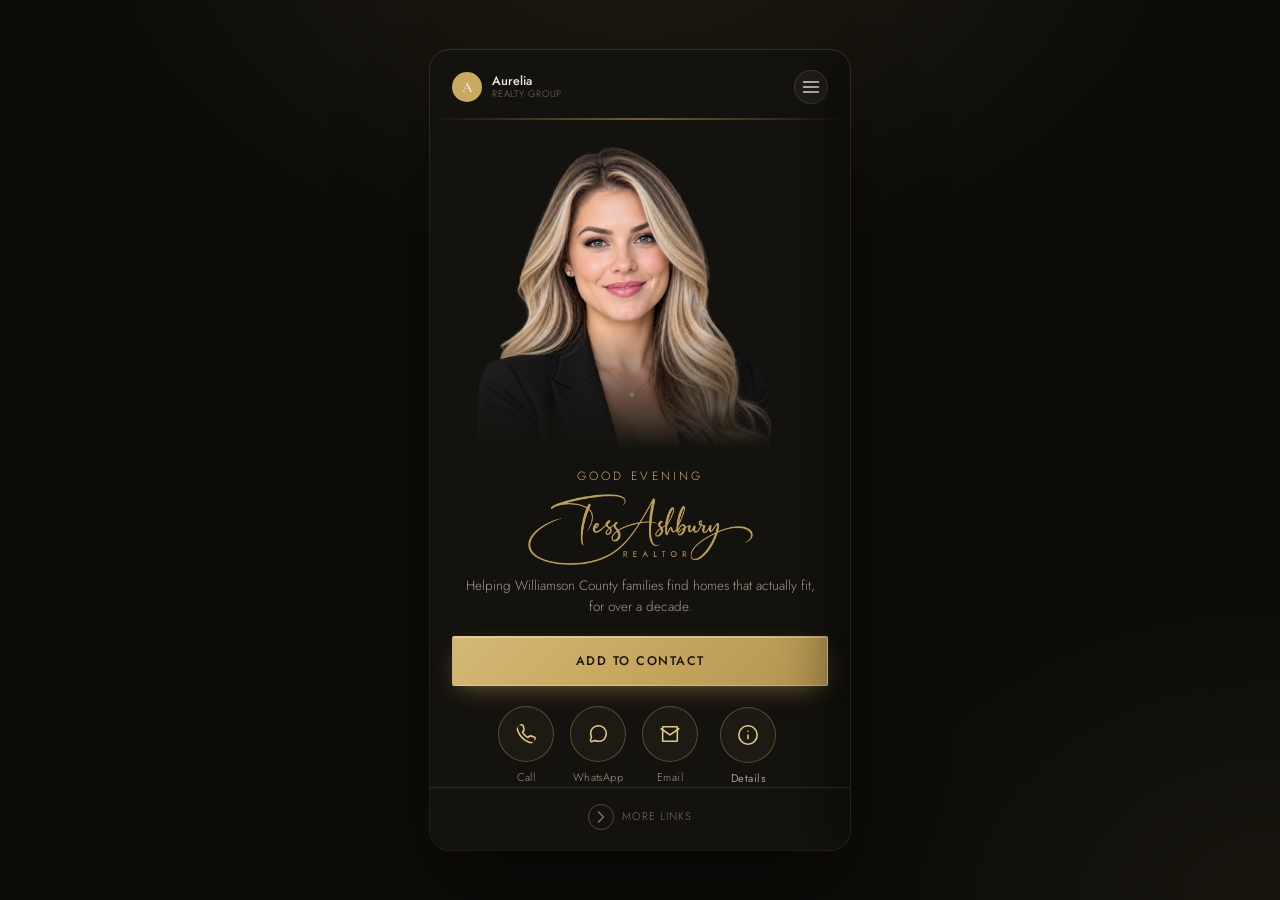
==== commit f7212891: "Add files via upload" ====
--- a/card-demo/index.html
+++ b/card-demo/index.html
@@ -14,7 +14,6 @@
 
     <!-- Page 1: Profile -->
     <div class="card-page">
-      <div class="face-scroll">
         <div class="card-topbar">
           <div class="brokerage-lockup">
             <span class="logo-mark"><span>A</span></span>
@@ -81,7 +80,6 @@
             </div>
           </div>
         </div>
-      </div>
 
       <div class="card-swipe-hint" id="goNext">
         <span class="arrow">
@@ -93,7 +91,6 @@
 
     <!-- Page 2: Links -->
     <div class="card-page">
-      <div class="face-scroll">
         <div class="card-topbar">
           <div class="brokerage-lockup">
             <span class="logo-mark"><span>A</span></span>
@@ -141,7 +138,6 @@
           </div>
           <p class="links-note">Add any links a listing needs — reviews, video walkthroughs, showings, and more.</p>
         </div>
-      </div>
 
       <div class="card-back-hint" id="goPrev">
         <span class="arrow">
--- a/card-demo/style.css
+++ b/card-demo/style.css
@@ -96,13 +96,15 @@
 }
 @media (max-width: 480px) {
   .card-frame {
-    top: 0; left: 0; transform: none;
-    max-width: 100%; width: 100%; height: 100dvh;
+    inset: 0;
+    transform: none;
+    width: auto; height: auto; max-width: none;
     border-radius: 0; box-shadow: none;
   }
 }
 
 .card-topbar {
+  flex-shrink: 0;
   display: flex; align-items: center; justify-content: space-between;
   padding: 20px 22px 0;
 }
@@ -116,7 +118,7 @@
 .brokerage-lockup .text { display: flex; flex-direction: column; line-height: 1.15; }
 .brokerage-lockup .top { font-size: 12.5px; color: var(--cream); font-weight: 500; }
 .brokerage-lockup .bottom { font-size: 9.5px; letter-spacing: 0.08em; text-transform: uppercase; color: var(--text-dim); }
-.card-goldbar { height: 2px; background: linear-gradient(90deg, transparent, var(--gold), transparent); margin: 14px 0 0; opacity: 0.5; }
+.card-goldbar { flex-shrink: 0; height: 2px; background: linear-gradient(90deg, transparent, var(--gold), transparent); margin: 14px 0 0; opacity: 0.5; }
 .card-menu-btn {
   width: 34px; height: 34px; border-radius: 50%;
   background: rgba(255,255,255,0.05); border: 1px solid var(--line);
@@ -191,13 +193,12 @@
   position: relative;
 }
 
-.face-scroll { flex: 1 1 auto; min-height: 0; overflow-y: auto; display: flex; flex-direction: column; }
-
 .stagger { opacity: 0; transform: translateY(20px); animation: cardIn 1s cubic-bezier(0.22, 1, 0.36, 1) forwards; }
 @keyframes cardIn { to { opacity: 1; transform: translateY(0); } }
 
-.card-photo-stage { flex-shrink: 0; margin-top: 14px; padding: 0 22px; position: relative; }
-.card-photo-stage img { width: 100%; aspect-ratio: 5/4; object-fit: cover; object-position: top; border-radius: 14px; display: block; }
+/* Photo absorbs any extra/short space via flex — page 1 never scrolls */
+.card-photo-stage { flex: 1 1 auto; min-height: 0; margin-top: 14px; padding: 0 22px; position: relative; }
+.card-photo-stage img { width: 100%; height: 100%; object-fit: cover; object-position: top; border-radius: 14px; display: block; }
 .card-photo-fade {
   position: absolute; left: 22px; right: 22px; bottom: 0; height: 40%;
   background: linear-gradient(180deg, transparent, var(--bg) 92%);
@@ -205,14 +206,14 @@
   pointer-events: none;
 }
 
-.card-sig-wrap { padding: 8px 22px 0; text-align: center; }
+.card-sig-wrap { flex-shrink: 0; padding: 8px 22px 0; text-align: center; }
 .card-sig-wrap .greeting { display: block; font-size: 12px; letter-spacing: 0.26em; text-transform: uppercase; color: var(--gold); margin-bottom: 8px; }
 .card-sig-clip { margin-top: 2px; }
 .card-sig-clip img { width: 225px; margin: 0 auto; opacity: 0.95; }
 
-.card-bio { text-align: center; font-size: 13.5px; color: var(--text-muted); padding: 10px 30px 0; line-height: 1.6; }
-
-.card-cta-wrap { padding: 18px 22px 0; }
+.card-bio { flex-shrink: 0; text-align: center; font-size: 13.5px; color: var(--text-muted); padding: 10px 30px 0; line-height: 1.6; }
+
+.card-cta-wrap { flex-shrink: 0; padding: 18px 22px 0; }
 .card-cta-btn {
   display: block; width: 100%; text-align: center;
   position: relative; overflow: hidden;
@@ -228,7 +229,7 @@
 }
 @keyframes shine { 0% { left: -60%; } 35% { left: 130%; } 100% { left: 130%; } }
 
-.card-icon-row { display: flex; justify-content: center; gap: 16px; padding: 20px 18px 0; }
+.card-icon-row { flex-shrink: 0; display: flex; justify-content: center; gap: 16px; padding: 20px 18px 0; }
 .card-icon-row a, .icon-reveal-btn {
   display: flex; flex-direction: column; align-items: center; gap: 7px;
   font-size: 11px; letter-spacing: 0.04em; color: var(--text-muted);
@@ -280,9 +281,9 @@
 .card-back-hint .arrow { animation: hintPulseBack 2s ease-in-out infinite; }
 @keyframes hintPulseBack { 0%,100% { transform: translateX(0); } 50% { transform: translateX(-4px); } }
 
-.card-links-header { padding: 26px 22px 0; text-align: center; }
+.card-links-header { flex-shrink: 0; padding: 26px 22px 0; text-align: center; }
 .card-links-header h2 { font-family: var(--display); font-size: 26px; color: var(--cream); font-weight: 500; margin: 6px 0 0; }
-.card-links-body { padding: 22px 22px 0; flex: 1; display: flex; flex-direction: column; }
+.card-links-body { flex: 1 1 auto; min-height: 0; overflow-y: auto; padding: 22px 22px 0; }
 .links-note { font-size: 11.5px; color: var(--text-dim); text-align: center; padding: 16px 20px 0; line-height: 1.6; }
 .card-social-row { display: flex; justify-content: center; gap: 14px; margin-bottom: 24px; }
 .card-social-row a {
